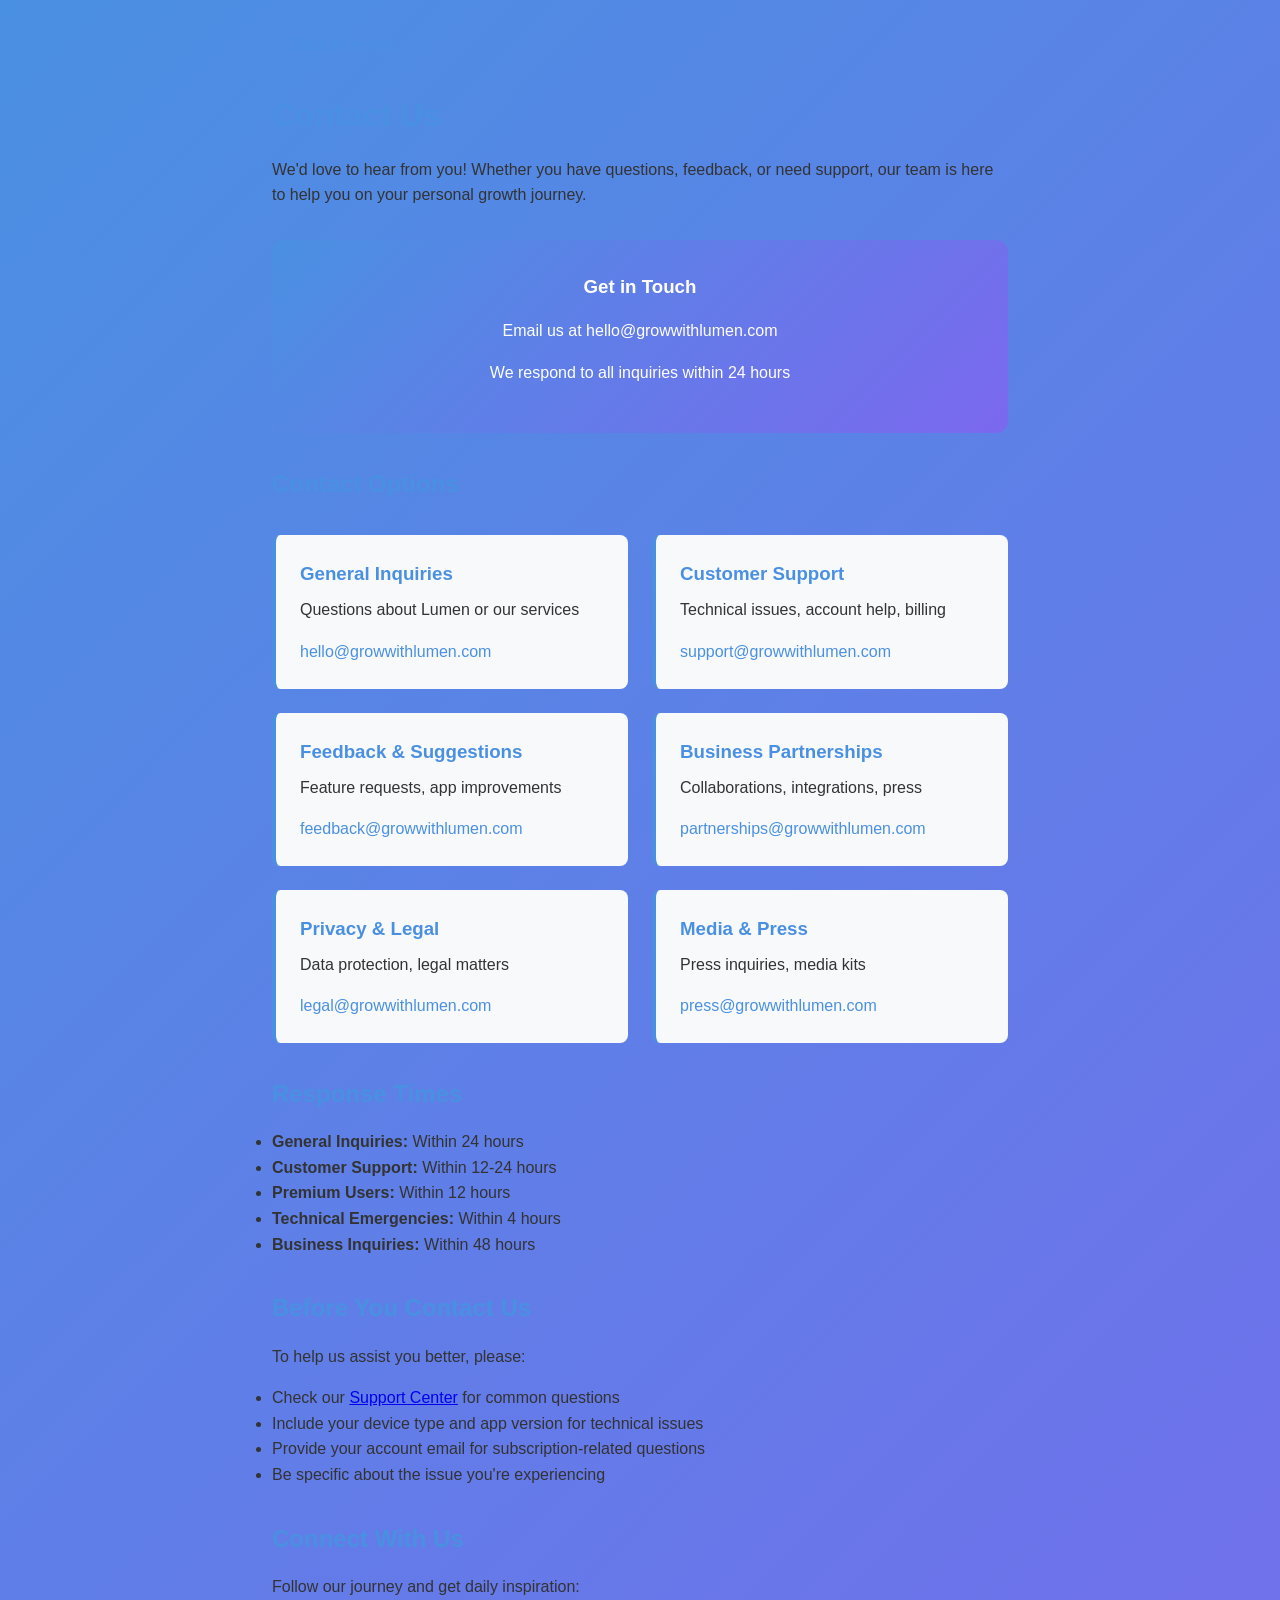
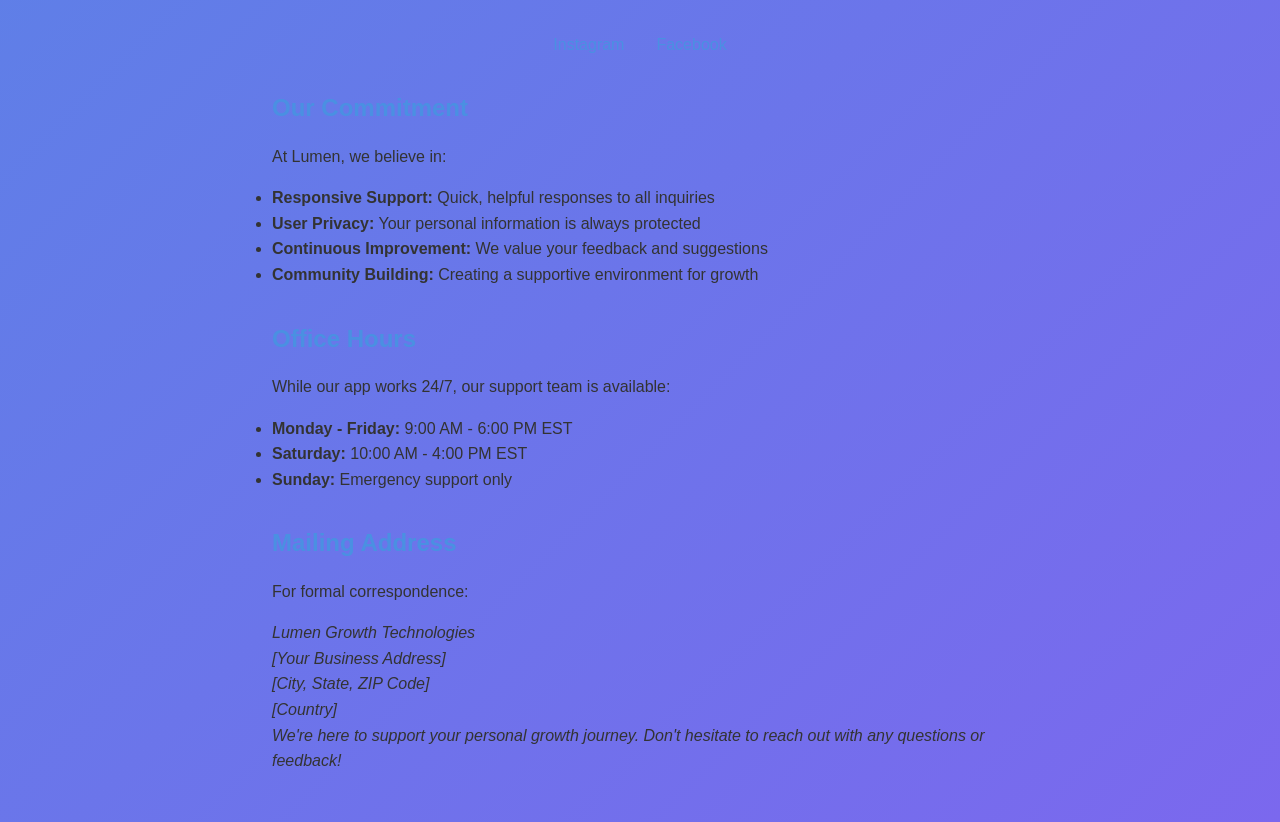
==== contact.html @ 2074f957 "Add comprehensive content pages for footer links - Create privacy-policy.html with GDPR-compliant pr" ====
<!DOCTYPE html>
<html lang="en">
<head>
    <meta charset="UTF-8">
    <meta name="viewport" content="width=device-width, initial-scale=1.0">
    <title>Contact Us - Lumen: Your Personalized Growth Compass</title>
    <link rel="stylesheet" href="styles.css">
    <style>
        .contact-content {
            max-width: 800px;
            margin: 0 auto;
            padding: 2rem;
            line-height: 1.6;
            color: #333;
        }
        .contact-content h1 {
            color: #4A90E2;
            margin-bottom: 1rem;
        }
        .contact-content h2 {
            color: #4A90E2;
            margin-top: 2rem;
            margin-bottom: 1rem;
        }
        .contact-content p {
            margin-bottom: 1rem;
        }
        .back-link {
            display: inline-block;
            margin-bottom: 2rem;
            color: #4A90E2;
            text-decoration: none;
            font-weight: 500;
        }
        .back-link:hover {
            text-decoration: underline;
        }
        .contact-card {
            background: linear-gradient(135deg, #4A90E2, #7B68EE);
            color: white;
            padding: 2rem;
            border-radius: 12px;
            margin: 2rem 0;
            text-align: center;
        }
        .contact-card h3 {
            margin-bottom: 1rem;
        }
        .contact-card a {
            color: white;
            text-decoration: none;
            font-weight: 500;
        }
        .contact-card a:hover {
            text-decoration: underline;
        }
        .contact-grid {
            display: grid;
            grid-template-columns: repeat(auto-fit, minmax(250px, 1fr));
            gap: 1.5rem;
            margin: 2rem 0;
        }
        .contact-item {
            background: #f8f9fa;
            padding: 1.5rem;
            border-radius: 8px;
            border-left: 4px solid #4A90E2;
        }
        .contact-item h3 {
            color: #4A90E2;
            margin-bottom: 0.5rem;
        }
        .contact-item a {
            color: #4A90E2;
            text-decoration: none;
        }
        .contact-item a:hover {
            text-decoration: underline;
        }
        .social-links {
            display: flex;
            justify-content: center;
            gap: 2rem;
            margin: 2rem 0;
        }
        .social-links a {
            color: #4A90E2;
            text-decoration: none;
            font-weight: 500;
        }
        .social-links a:hover {
            text-decoration: underline;
        }
    </style>
</head>
<body>
    <div class="contact-content">
        <a href="index.html" class="back-link">← Back to Home</a>
        
        <h1>Contact Us</h1>
        <p>We'd love to hear from you! Whether you have questions, feedback, or need support, our team is here to help you on your personal growth journey.</p>
        
        <div class="contact-card">
            <h3>Get in Touch</h3>
            <p>Email us at <a href="mailto:hello@growwithlumen.com">hello@growwithlumen.com</a></p>
            <p>We respond to all inquiries within 24 hours</p>
        </div>
        
        <h2>Contact Options</h2>
        
        <div class="contact-grid">
            <div class="contact-item">
                <h3>General Inquiries</h3>
                <p>Questions about Lumen or our services</p>
                <a href="mailto:hello@growwithlumen.com">hello@growwithlumen.com</a>
            </div>
            
            <div class="contact-item">
                <h3>Customer Support</h3>
                <p>Technical issues, account help, billing</p>
                <a href="mailto:support@growwithlumen.com">support@growwithlumen.com</a>
            </div>
            
            <div class="contact-item">
                <h3>Feedback & Suggestions</h3>
                <p>Feature requests, app improvements</p>
                <a href="mailto:feedback@growwithlumen.com">feedback@growwithlumen.com</a>
            </div>
            
            <div class="contact-item">
                <h3>Business Partnerships</h3>
                <p>Collaborations, integrations, press</p>
                <a href="mailto:partnerships@growwithlumen.com">partnerships@growwithlumen.com</a>
            </div>
            
            <div class="contact-item">
                <h3>Privacy & Legal</h3>
                <p>Data protection, legal matters</p>
                <a href="mailto:legal@growwithlumen.com">legal@growwithlumen.com</a>
            </div>
            
            <div class="contact-item">
                <h3>Media & Press</h3>
                <p>Press inquiries, media kits</p>
                <a href="mailto:press@growwithlumen.com">press@growwithlumen.com</a>
            </div>
        </div>
        
        <h2>Response Times</h2>
        <ul>
            <li><strong>General Inquiries:</strong> Within 24 hours</li>
            <li><strong>Customer Support:</strong> Within 12-24 hours</li>
            <li><strong>Premium Users:</strong> Within 12 hours</li>
            <li><strong>Technical Emergencies:</strong> Within 4 hours</li>
            <li><strong>Business Inquiries:</strong> Within 48 hours</li>
        </ul>
        
        <h2>Before You Contact Us</h2>
        <p>To help us assist you better, please:</p>
        <ul>
            <li>Check our <a href="support.html">Support Center</a> for common questions</li>
            <li>Include your device type and app version for technical issues</li>
            <li>Provide your account email for subscription-related questions</li>
            <li>Be specific about the issue you're experiencing</li>
        </ul>
        
        <h2>Connect With Us</h2>
        <p>Follow our journey and get daily inspiration:</p>
        
        <div class="social-links">
            <a href="https://instagram.com/lumen_growth_app" target="_blank" rel="noopener noreferrer">Instagram</a>
            <a href="https://facebook.com/lumengrowthapp" target="_blank" rel="noopener noreferrer">Facebook</a>
        </div>
        
        <h2>Our Commitment</h2>
        <p>At Lumen, we believe in:</p>
        <ul>
            <li><strong>Responsive Support:</strong> Quick, helpful responses to all inquiries</li>
            <li><strong>User Privacy:</strong> Your personal information is always protected</li>
            <li><strong>Continuous Improvement:</strong> We value your feedback and suggestions</li>
            <li><strong>Community Building:</strong> Creating a supportive environment for growth</li>
        </ul>
        
        <h2>Office Hours</h2>
        <p>While our app works 24/7, our support team is available:</p>
        <ul>
            <li><strong>Monday - Friday:</strong> 9:00 AM - 6:00 PM EST</li>
            <li><strong>Saturday:</strong> 10:00 AM - 4:00 PM EST</li>
            <li><strong>Sunday:</strong> Emergency support only</li>
        </ul>
        
        <h2>Mailing Address</h2>
        <p>For formal correspondence:</p>
        <address>
            Lumen Growth Technologies<br>
            [Your Business Address]<br>
            [City, State, ZIP Code]<br>
            [Country]
        </address>
        
        <p><em>We're here to support your personal growth journey. Don't hesitate to reach out with any questions or feedback!</em></p>
    </div>
</body>
</html>
---- styles.css ----
/* Reset and Base Styles */
* {
    margin: 0;
    padding: 0;
    box-sizing: border-box;
}

body {
    font-family: 'Inter', sans-serif;
    line-height: 1.6;
    color: #333;
    background: linear-gradient(135deg, #4A90E2 0%, #7B68EE 100%);
    min-height: 100vh;
}

.container {
    max-width: 1200px;
    margin: 0 auto;
    padding: 0 20px;
}

/* Header */
.header {
    position: fixed;
    top: 0;
    left: 0;
    right: 0;
    background: rgba(255, 255, 255, 0.95);
    backdrop-filter: blur(10px);
    z-index: 1000;
    box-shadow: 0 2px 20px rgba(0, 0, 0, 0.1);
}

.nav-container {
    max-width: 1200px;
    margin: 0 auto;
    padding: 0 20px;
    display: flex;
    justify-content: space-between;
    align-items: center;
    height: 70px;
}

.nav-logo {
    display: flex;
    align-items: center;
    gap: 12px;
}

.logo {
    width: 40px;
    height: 40px;
    border-radius: 8px;
}

.logo-text {
    font-size: 24px;
    font-weight: 700;
    color: #4A90E2;
}

.nav-links {
    display: flex;
    gap: 30px;
}

.nav-link {
    text-decoration: none;
    color: #333;
    font-weight: 500;
    transition: color 0.3s ease;
}

.nav-link:hover {
    color: #4A90E2;
}

/* Hero Section */
.hero {
    padding: 120px 0 80px;
    background: linear-gradient(135deg, #4A90E2 0%, #7B68EE 100%);
    color: white;
    overflow: hidden;
}

.hero-container {
    max-width: 1200px;
    margin: 0 auto;
    padding: 0 20px;
    display: grid;
    grid-template-columns: 1fr 1fr;
    gap: 60px;
    align-items: center;
}

.hero-title {
    font-size: 3.5rem;
    font-weight: 700;
    line-height: 1.2;
    margin-bottom: 20px;
    background: linear-gradient(45deg, #ffffff, #f8f9ff);
    -webkit-background-clip: text;
    -webkit-text-fill-color: transparent;
    background-clip: text;
}

.hero-subtitle {
    font-size: 1.25rem;
    margin-bottom: 40px;
    opacity: 0.9;
    line-height: 1.6;
}

.hero-buttons {
    display: flex;
    gap: 20px;
    flex-wrap: wrap;
}

.btn {
    display: inline-flex;
    align-items: center;
    gap: 10px;
    padding: 15px 30px;
    border-radius: 12px;
    text-decoration: none;
    font-weight: 600;
    transition: all 0.3s ease;
    border: none;
    cursor: pointer;
    font-size: 16px;
}

.btn-primary {
    background: white;
    color: #4A90E2;
    box-shadow: 0 4px 20px rgba(0, 0, 0, 0.1);
}

.btn-primary:hover {
    transform: translateY(-2px);
    box-shadow: 0 8px 30px rgba(0, 0, 0, 0.15);
}

.btn-secondary {
    background: rgba(255, 255, 255, 0.1);
    color: white;
    border: 2px solid rgba(255, 255, 255, 0.3);
}

.btn-secondary:hover {
    background: rgba(255, 255, 255, 0.2);
    transform: translateY(-2px);
}

.btn-outline {
    background: transparent;
    color: #4A90E2;
    border: 2px solid #4A90E2;
}

.btn-outline:hover {
    background: #4A90E2;
    color: white;
}

/* Phone Mockup */
.hero-image {
    display: flex;
    justify-content: center;
    align-items: center;
}

.phone-mockup {
    position: relative;
    width: 300px;
    height: 600px;
    background: #333;
    border-radius: 30px;
    padding: 20px;
    box-shadow: 0 20px 60px rgba(0, 0, 0, 0.3);
    transform: rotate(-5deg);
    animation: float 6s ease-in-out infinite;
}

.phone-screen {
    width: 100%;
    height: 100%;
    background: linear-gradient(135deg, #4A90E2 0%, #7B68EE 100%);
    border-radius: 20px;
    overflow: hidden;
    position: relative;
}

.app-mockup-content {
    width: 100%;
    height: 100%;
    padding: 20px;
    color: white;
    display: flex;
    flex-direction: column;
}

.mockup-header {
    display: flex;
    justify-content: space-between;
    align-items: center;
    background: rgba(255, 255, 255, 0.1);
    padding: 8px 16px;
    border-radius: 8px;
    margin-bottom: 20px;
    font-size: 12px;
}

.mockup-app-header {
    background: rgba(255, 255, 255, 0.9);
    color: #333;
    padding: 16px;
    border-radius: 12px;
    margin-bottom: 20px;
}

.mockup-app-header h3 {
    margin: 0;
    font-size: 18px;
    font-weight: bold;
}

.mockup-app-header p {
    margin: 4px 0 0 0;
    font-size: 14px;
    opacity: 0.7;
}

.mockup-cards {
    flex: 1;
    display: flex;
    flex-direction: column;
    gap: 12px;
}

.mockup-card {
    background: rgba(255, 255, 255, 0.9);
    color: #333;
    padding: 16px;
    border-radius: 12px;
    font-weight: 500;
    font-size: 14px;
}

.mockup-card-row {
    display: flex;
    gap: 12px;
}

.mockup-card.small {
    flex: 1;
    padding: 12px;
    font-size: 12px;
}

@keyframes float {
    0%, 100% { transform: rotate(-5deg) translateY(0px); }
    50% { transform: rotate(-5deg) translateY(-20px); }
}

/* Features Section */
.features {
    padding: 100px 0;
    background: white;
}

.section-title {
    text-align: center;
    font-size: 2.5rem;
    font-weight: 700;
    margin-bottom: 60px;
    color: #333;
}

.features-grid {
    display: grid;
    grid-template-columns: repeat(auto-fit, minmax(350px, 1fr));
    gap: 40px;
}

.feature-card {
    background: white;
    padding: 40px 30px;
    border-radius: 20px;
    box-shadow: 0 10px 40px rgba(0, 0, 0, 0.1);
    text-align: center;
    transition: transform 0.3s ease, box-shadow 0.3s ease;
    border: 1px solid rgba(74, 144, 226, 0.1);
}

.feature-card:hover {
    transform: translateY(-10px);
    box-shadow: 0 20px 60px rgba(0, 0, 0, 0.15);
}

.feature-icon {
    width: 80px;
    height: 80px;
    background: linear-gradient(135deg, #4A90E2, #7B68EE);
    border-radius: 20px;
    display: flex;
    align-items: center;
    justify-content: center;
    margin: 0 auto 20px;
    color: white;
    font-size: 2rem;
}

.feature-title {
    font-size: 1.5rem;
    font-weight: 600;
    margin-bottom: 15px;
    color: #333;
}

.feature-description {
    color: #666;
    line-height: 1.6;
}

/* About Section */
.about {
    padding: 100px 0;
    background: linear-gradient(135deg, #f8f9ff 0%, #e8f2ff 100%);
}

.about-content {
    display: grid;
    grid-template-columns: 1fr 1fr;
    gap: 60px;
    align-items: center;
}

.about-description {
    font-size: 1.1rem;
    color: #666;
    margin-bottom: 40px;
    line-height: 1.7;
}

.about-features {
    display: flex;
    flex-direction: column;
    gap: 20px;
}

.about-feature {
    display: flex;
    align-items: center;
    gap: 15px;
    font-weight: 500;
    color: #333;
}

.about-feature i {
    color: #4A90E2;
    font-size: 1.2rem;
}

.about-image {
    position: relative;
    display: flex;
    justify-content: center;
    align-items: center;
}

.gradient-circle {
    position: absolute;
    width: 400px;
    height: 400px;
    background: linear-gradient(135deg, #4A90E2, #7B68EE);
    border-radius: 50%;
    opacity: 0.1;
    animation: pulse 4s ease-in-out infinite;
}

.meditation-illustration {
    width: 300px;
    height: 300px;
    position: relative;
    z-index: 1;
    display: flex;
    align-items: center;
    justify-content: center;
}

.meditation-figure {
    position: relative;
    z-index: 2;
}

.meditation-head {
    width: 60px;
    height: 60px;
    background: #4A90E2;
    border-radius: 50%;
    margin: 0 auto 10px;
}

.meditation-body {
    width: 40px;
    height: 80px;
    background: #4A90E2;
    margin: 0 auto 10px;
    border-radius: 20px;
}

.meditation-arms {
    width: 80px;
    height: 30px;
    background: #4A90E2;
    margin: -20px auto 10px;
    border-radius: 15px;
    position: relative;
}

.meditation-arms::before,
.meditation-arms::after {
    content: '';
    position: absolute;
    width: 25px;
    height: 25px;
    background: #4A90E2;
    border-radius: 50%;
    top: 2px;
}

.meditation-arms::before {
    left: -10px;
}

.meditation-arms::after {
    right: -10px;
}

.meditation-legs {
    width: 80px;
    height: 30px;
    background: #4A90E2;
    margin: 0 auto;
    border-radius: 15px;
}

.meditation-aura {
    position: absolute;
    top: 50%;
    left: 50%;
    transform: translate(-50%, -50%);
    width: 200px;
    height: 200px;
    border: 2px solid rgba(74, 144, 226, 0.3);
    border-radius: 50%;
    animation: pulse 4s ease-in-out infinite;
}

.meditation-aura::before,
.meditation-aura::after {
    content: '';
    position: absolute;
    top: 50%;
    left: 50%;
    transform: translate(-50%, -50%);
    border: 2px solid rgba(74, 144, 226, 0.2);
    border-radius: 50%;
}

.meditation-aura::before {
    width: 240px;
    height: 240px;
    animation: pulse 4s ease-in-out infinite 1s;
}

.meditation-aura::after {
    width: 280px;
    height: 280px;
    animation: pulse 4s ease-in-out infinite 2s;
}

@keyframes pulse {
    0%, 100% { transform: scale(1); }
    50% { transform: scale(1.1); }
}

/* Pricing Section */
.pricing {
    padding: 100px 0;
    background: white;
}

.pricing-cards {
    display: grid;
    grid-template-columns: repeat(auto-fit, minmax(300px, 1fr));
    gap: 40px;
    max-width: 800px;
    margin: 0 auto;
}

.pricing-card {
    background: white;
    padding: 40px 30px;
    border-radius: 20px;
    box-shadow: 0 10px 40px rgba(0, 0, 0, 0.1);
    text-align: center;
    position: relative;
    border: 2px solid transparent;
    transition: all 0.3s ease;
}

.pricing-card.featured {
    border-color: #4A90E2;
    transform: scale(1.05);
}

.pricing-badge {
    position: absolute;
    top: -15px;
    left: 50%;
    transform: translateX(-50%);
    background: #4A90E2;
    color: white;
    padding: 8px 20px;
    border-radius: 20px;
    font-size: 0.9rem;
    font-weight: 600;
}

.pricing-title {
    font-size: 1.5rem;
    font-weight: 600;
    margin-bottom: 10px;
    color: #333;
}

.pricing-price {
    font-size: 3rem;
    font-weight: 700;
    color: #4A90E2;
    margin-bottom: 30px;
}

.pricing-price span {
    font-size: 1rem;
    color: #666;
}

.pricing-features {
    list-style: none;
    margin-bottom: 30px;
}

.pricing-features li {
    padding: 10px 0;
    color: #666;
    border-bottom: 1px solid #f0f0f0;
}

.pricing-features li:last-child {
    border-bottom: none;
}

/* Download Section */
.download {
    padding: 100px 0;
    background: linear-gradient(135deg, #4A90E2 0%, #7B68EE 100%);
    color: white;
    text-align: center;
}

.download-subtitle {
    font-size: 1.2rem;
    margin-bottom: 50px;
    opacity: 0.9;
}

.download-buttons {
    display: flex;
    justify-content: center;
    gap: 30px;
    flex-wrap: wrap;
}

.download-btn {
    display: inline-block;
    text-decoration: none;
    transition: transform 0.3s ease;
}

.download-btn:hover {
    transform: scale(1.05);
}

.app-store-btn,
.google-play-btn {
    background: #000;
    color: white;
    padding: 12px 20px;
    border-radius: 8px;
    min-width: 200px;
    height: 60px;
    display: flex;
    align-items: center;
    justify-content: center;
}

.badge-content {
    display: flex;
    align-items: center;
    gap: 12px;
}

.badge-icon {
    font-size: 24px;
}

.badge-text {
    text-align: left;
}

.badge-small {
    font-size: 10px;
    opacity: 0.8;
    line-height: 1;
}

.badge-large {
    font-size: 16px;
    font-weight: bold;
    line-height: 1;
    margin-top: 2px;
}

/* Footer */
.footer {
    background: #1a1a1a;
    color: white;
    padding: 60px 0 20px;
}

.footer-content {
    display: grid;
    grid-template-columns: 1fr 2fr 1fr;
    gap: 40px;
    align-items: center;
    margin-bottom: 40px;
}

.footer-logo {
    display: flex;
    align-items: center;
    gap: 12px;
}

.footer-links {
    display: flex;
    justify-content: center;
    gap: 30px;
    flex-wrap: wrap;
}

.footer-link {
    color: #ccc;
    text-decoration: none;
    transition: color 0.3s ease;
}

.footer-link:hover {
    color: #4A90E2;
}

.footer-social {
    display: flex;
    justify-content: flex-end;
    gap: 20px;
}

.social-link {
    color: #ccc;
    font-size: 1.2rem;
    transition: color 0.3s ease;
}

.social-link:hover {
    color: #4A90E2;
}

.footer-bottom {
    text-align: center;
    padding-top: 20px;
    border-top: 1px solid #333;
    color: #999;
}

/* Responsive Design */
@media (max-width: 768px) {
    .hero-container {
        grid-template-columns: 1fr;
        text-align: center;
    }
    
    .hero-title {
        font-size: 2.5rem;
    }
    
    .about-content {
        grid-template-columns: 1fr;
        text-align: center;
    }
    
    .features-grid {
        grid-template-columns: 1fr;
    }
    
    .nav-links {
        display: none;
    }
    
    .footer-content {
        grid-template-columns: 1fr;
        text-align: center;
        gap: 30px;
    }
    
    .footer-social {
        justify-content: center;
    }
    
    .download-buttons {
        flex-direction: column;
        align-items: center;
    }
}
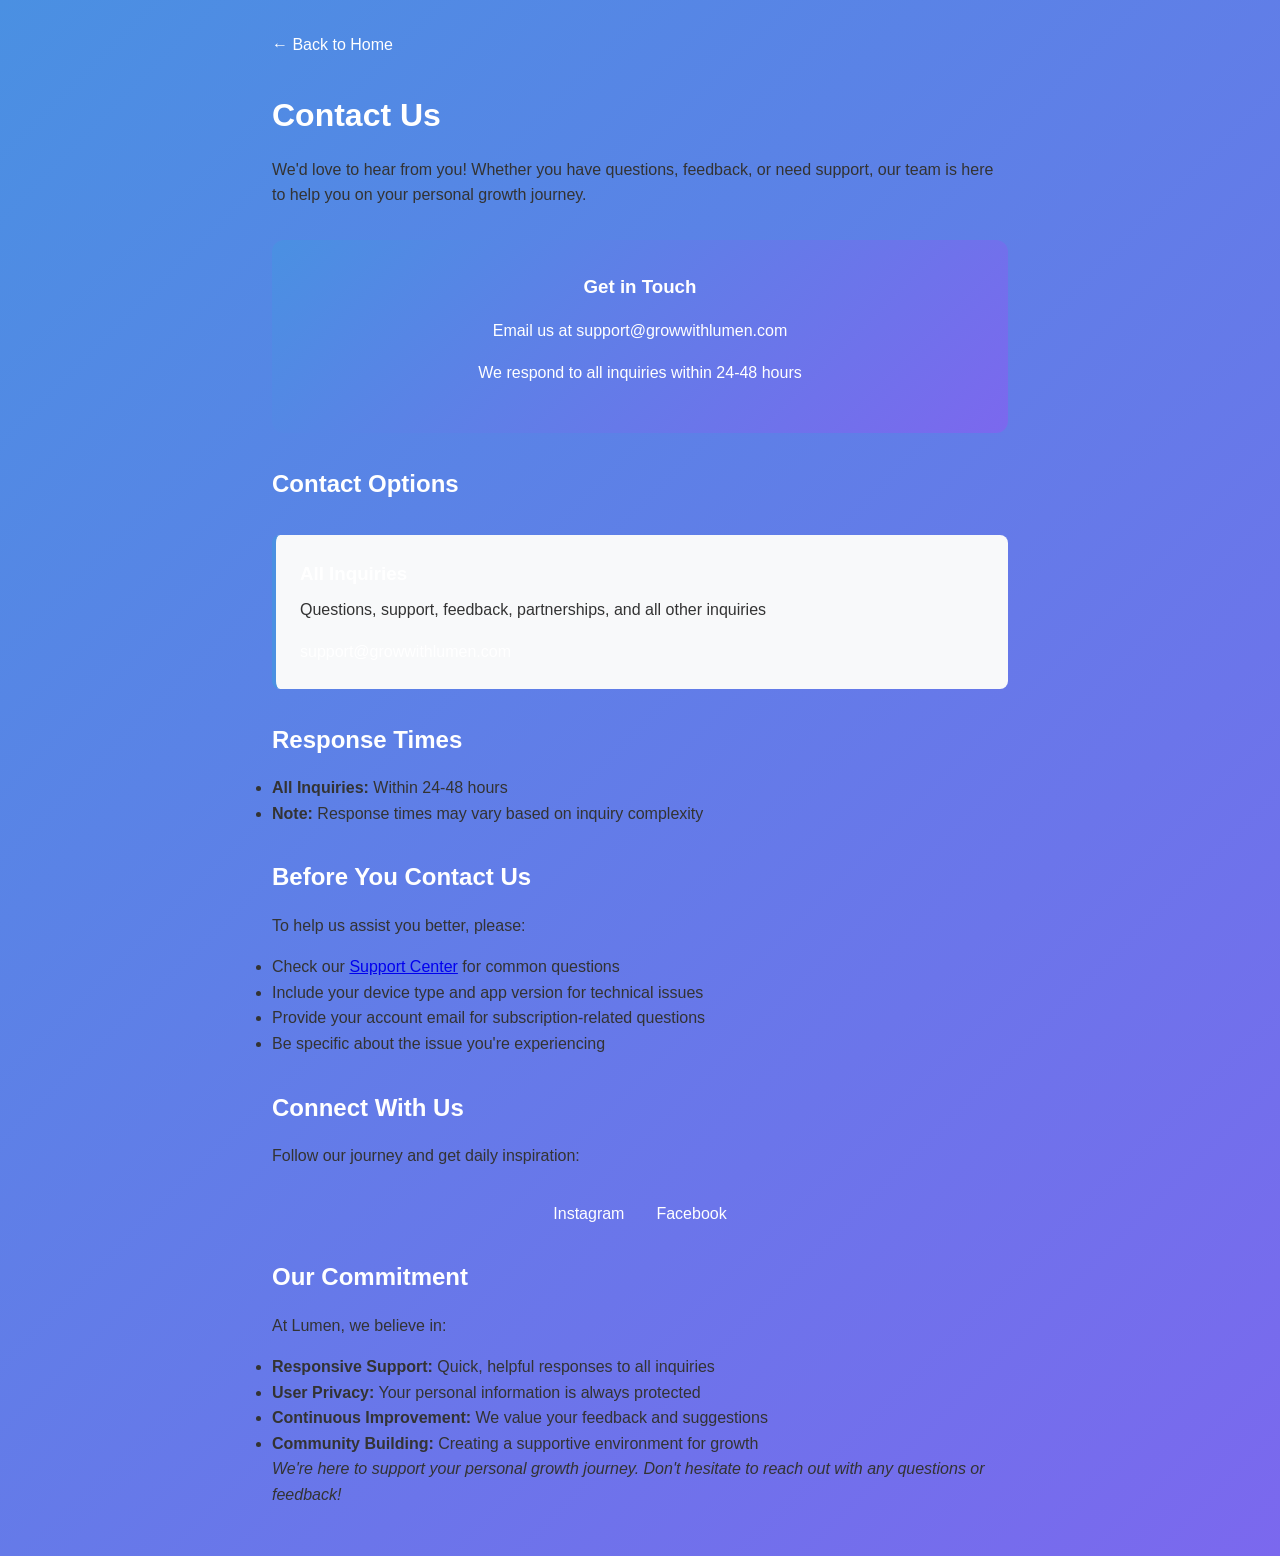
==== commit 764de78e: "Fix blue text visibility and consolidate contact emails - Change all blue headings, links, and text " ====
--- a/contact.html
+++ b/contact.html
@@ -14,11 +14,11 @@
             color: #333;
         }
         .contact-content h1 {
-            color: #4A90E2;
+            color: #fff;
             margin-bottom: 1rem;
         }
         .contact-content h2 {
-            color: #4A90E2;
+            color: #fff;
             margin-top: 2rem;
             margin-bottom: 1rem;
         }
@@ -28,7 +28,7 @@
         .back-link {
             display: inline-block;
             margin-bottom: 2rem;
-            color: #4A90E2;
+            color: #fff;
             text-decoration: none;
             font-weight: 500;
         }
@@ -67,11 +67,11 @@
             border-left: 4px solid #4A90E2;
         }
         .contact-item h3 {
-            color: #4A90E2;
+            color: #fff;
             margin-bottom: 0.5rem;
         }
         .contact-item a {
-            color: #4A90E2;
+            color: #fff;
             text-decoration: none;
         }
         .contact-item a:hover {
@@ -84,7 +84,7 @@
             margin: 2rem 0;
         }
         .social-links a {
-            color: #4A90E2;
+            color: #fff;
             text-decoration: none;
             font-weight: 500;
         }
@@ -102,57 +102,24 @@
         
         <div class="contact-card">
             <h3>Get in Touch</h3>
-            <p>Email us at <a href="mailto:hello@growwithlumen.com">hello@growwithlumen.com</a></p>
-            <p>We respond to all inquiries within 24 hours</p>
+            <p>Email us at <a href="mailto:support@growwithlumen.com">support@growwithlumen.com</a></p>
+            <p>We respond to all inquiries within 24-48 hours</p>
         </div>
         
         <h2>Contact Options</h2>
         
         <div class="contact-grid">
             <div class="contact-item">
-                <h3>General Inquiries</h3>
-                <p>Questions about Lumen or our services</p>
-                <a href="mailto:hello@growwithlumen.com">hello@growwithlumen.com</a>
-            </div>
-            
-            <div class="contact-item">
-                <h3>Customer Support</h3>
-                <p>Technical issues, account help, billing</p>
+                <h3>All Inquiries</h3>
+                <p>Questions, support, feedback, partnerships, and all other inquiries</p>
                 <a href="mailto:support@growwithlumen.com">support@growwithlumen.com</a>
-            </div>
-            
-            <div class="contact-item">
-                <h3>Feedback & Suggestions</h3>
-                <p>Feature requests, app improvements</p>
-                <a href="mailto:feedback@growwithlumen.com">feedback@growwithlumen.com</a>
-            </div>
-            
-            <div class="contact-item">
-                <h3>Business Partnerships</h3>
-                <p>Collaborations, integrations, press</p>
-                <a href="mailto:partnerships@growwithlumen.com">partnerships@growwithlumen.com</a>
-            </div>
-            
-            <div class="contact-item">
-                <h3>Privacy & Legal</h3>
-                <p>Data protection, legal matters</p>
-                <a href="mailto:legal@growwithlumen.com">legal@growwithlumen.com</a>
-            </div>
-            
-            <div class="contact-item">
-                <h3>Media & Press</h3>
-                <p>Press inquiries, media kits</p>
-                <a href="mailto:press@growwithlumen.com">press@growwithlumen.com</a>
             </div>
         </div>
         
         <h2>Response Times</h2>
         <ul>
-            <li><strong>General Inquiries:</strong> Within 24 hours</li>
-            <li><strong>Customer Support:</strong> Within 12-24 hours</li>
-            <li><strong>Premium Users:</strong> Within 12 hours</li>
-            <li><strong>Technical Emergencies:</strong> Within 4 hours</li>
-            <li><strong>Business Inquiries:</strong> Within 48 hours</li>
+            <li><strong>All Inquiries:</strong> Within 24-48 hours</li>
+            <li><strong>Note:</strong> Response times may vary based on inquiry complexity</li>
         </ul>
         
         <h2>Before You Contact Us</h2>
@@ -181,23 +148,6 @@
             <li><strong>Community Building:</strong> Creating a supportive environment for growth</li>
         </ul>
         
-        <h2>Office Hours</h2>
-        <p>While our app works 24/7, our support team is available:</p>
-        <ul>
-            <li><strong>Monday - Friday:</strong> 9:00 AM - 6:00 PM EST</li>
-            <li><strong>Saturday:</strong> 10:00 AM - 4:00 PM EST</li>
-            <li><strong>Sunday:</strong> Emergency support only</li>
-        </ul>
-        
-        <h2>Mailing Address</h2>
-        <p>For formal correspondence:</p>
-        <address>
-            Lumen Growth Technologies<br>
-            [Your Business Address]<br>
-            [City, State, ZIP Code]<br>
-            [Country]
-        </address>
-        
         <p><em>We're here to support your personal growth journey. Don't hesitate to reach out with any questions or feedback!</em></p>
     </div>
 </body>
--- a/styles.css
+++ b/styles.css
@@ -664,13 +664,13 @@
 }
 
 .footer-link {
-    color: #ccc;
+    color: #fff;
     text-decoration: none;
     transition: color 0.3s ease;
 }
 
 .footer-link:hover {
-    color: #4A90E2;
+    color: #87CEEB;
 }
 
 .footer-social {
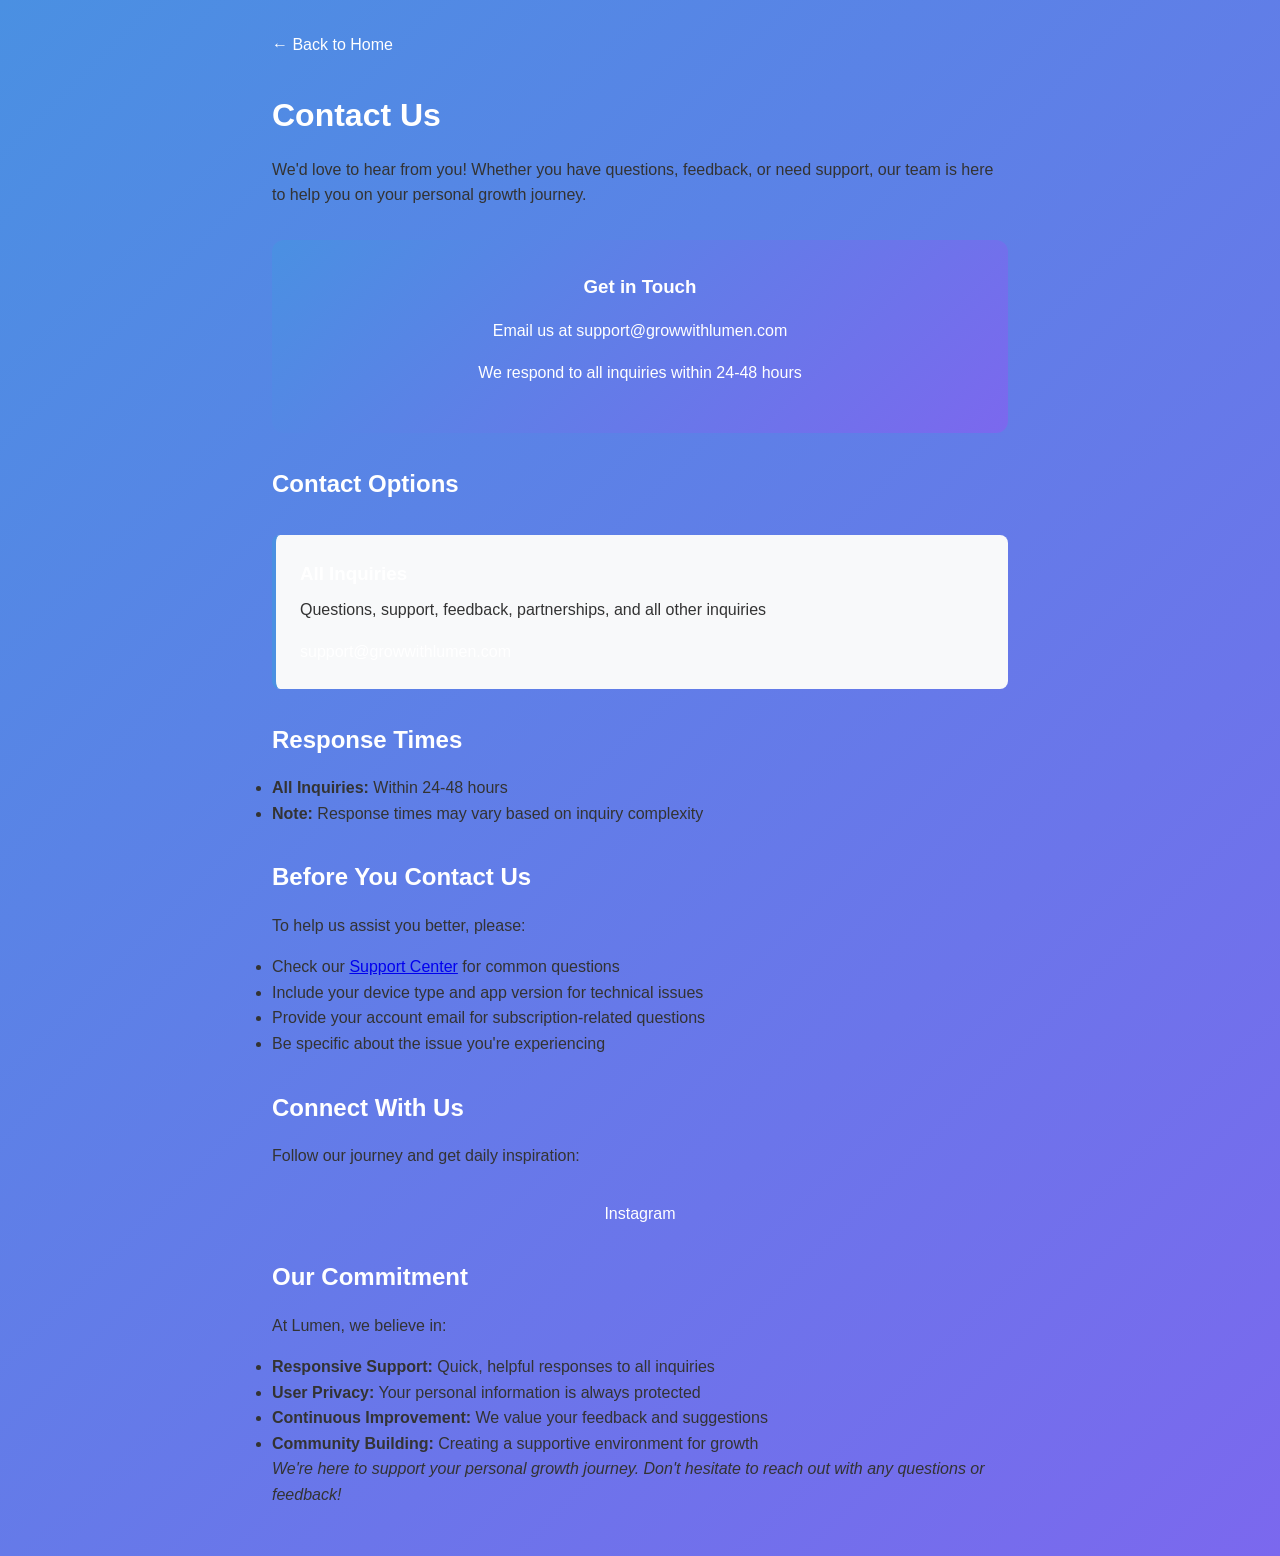
==== commit 39210537: "Update landing page with 369 manifestation and push notifications, remove Facebook links - Add 369 M" ====
--- a/contact.html
+++ b/contact.html
@@ -136,7 +136,6 @@
         
         <div class="social-links">
             <a href="https://instagram.com/lumen_growth_app" target="_blank" rel="noopener noreferrer">Instagram</a>
-            <a href="https://facebook.com/lumengrowthapp" target="_blank" rel="noopener noreferrer">Facebook</a>
         </div>
         
         <h2>Our Commitment</h2>
@@ -150,5 +149,17 @@
         
         <p><em>We're here to support your personal growth journey. Don't hesitate to reach out with any questions or feedback!</em></p>
     </div>
+    
+    <!-- Intercom Chat Widget -->
+    <script>
+      window.intercomSettings = {
+        api_base: "https://api-iam.intercom.io",
+        app_id: "ft4amfw8"
+      };
+    </script>
+    <script>
+      // We pre-filled your app ID in the widget URL: 'https://widget.intercom.io/widget/ft4amfw8'
+      (function(){var w=window;var ic=w.Intercom;if(typeof ic==="function"){ic('reattach_activator');ic('update',w.intercomSettings);}else{var d=document;var i=function(){i.c(arguments);};i.q=[];i.c=function(args){i.q.push(args);};w.Intercom=i;var l=function(){var s=d.createElement('script');s.type='text/javascript';s.async=true;s.src='https://widget.intercom.io/widget/ft4amfw8';var x=d.getElementsByTagName('script')[0];x.parentNode.insertBefore(s,x);};if(document.readyState==='complete'){l();}else if(w.attachEvent){w.attachEvent('onload',l);}else{w.addEventListener('load',l,false);}}})();
+    </script>
 </body>
 </html>
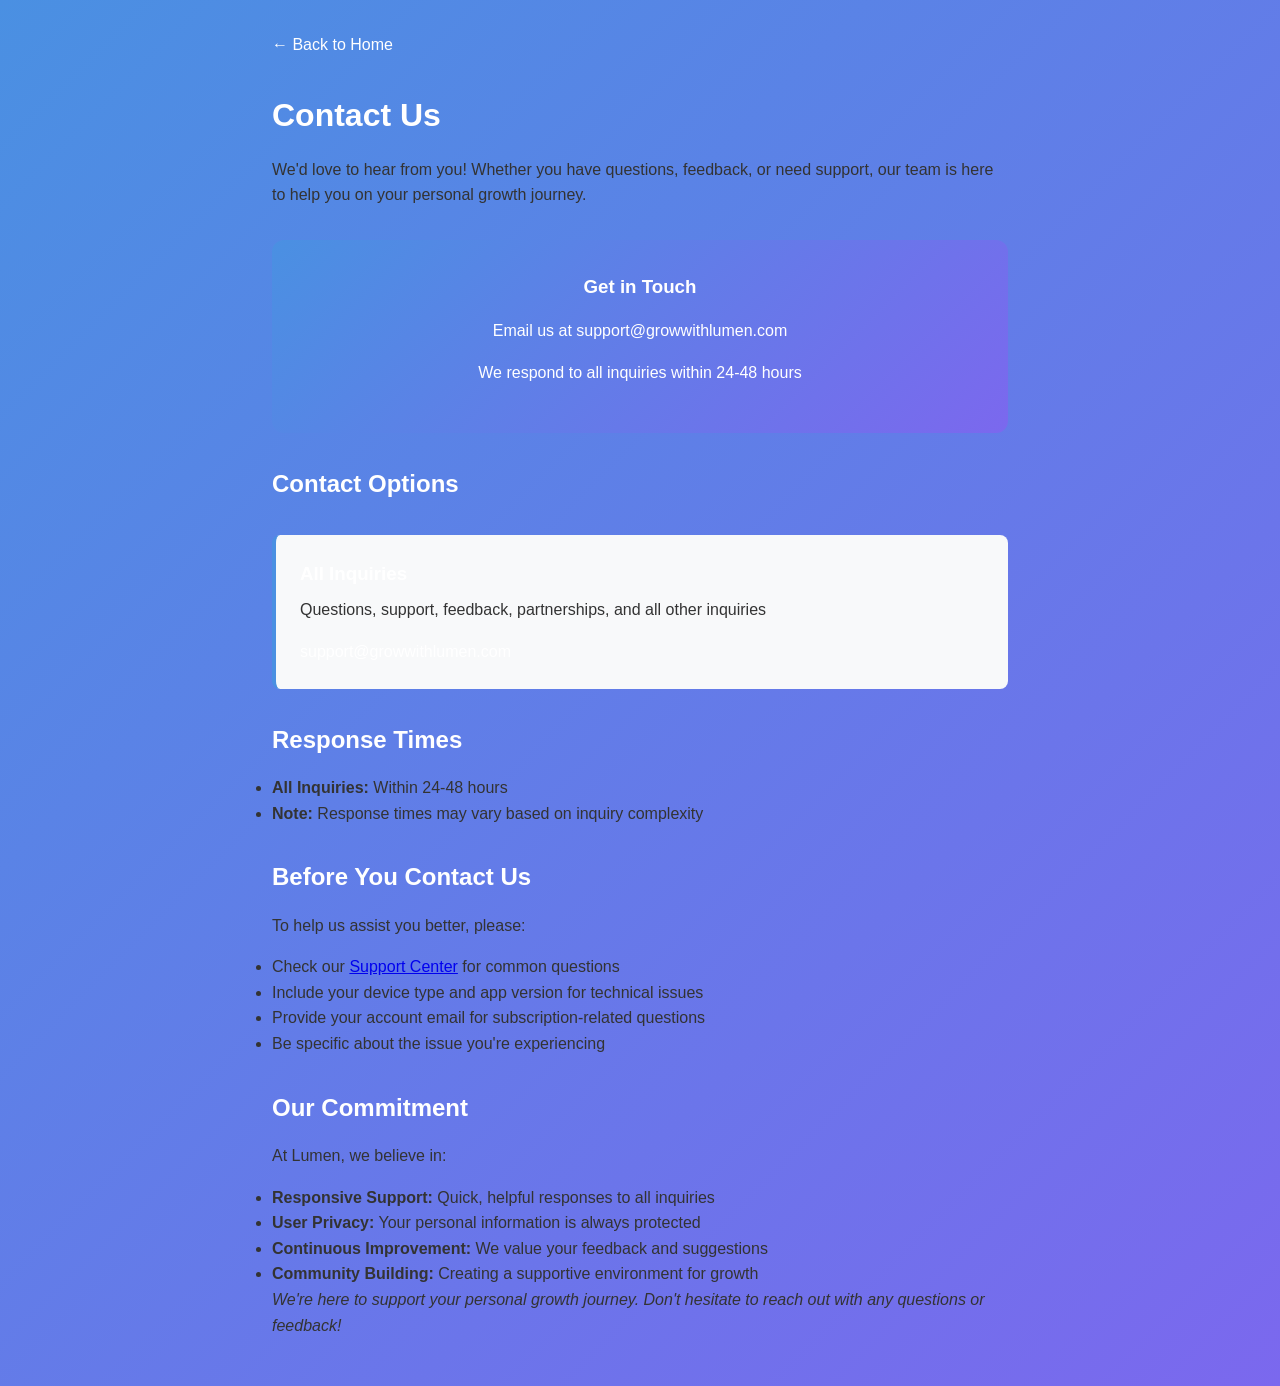
==== commit 83b0cf83: "Remove Instagram icons and mentions from all pages Co-Authored-By: Eva Barota <jevabarota@gmail.com>" ====
--- a/contact.html
+++ b/contact.html
@@ -131,12 +131,6 @@
             <li>Be specific about the issue you're experiencing</li>
         </ul>
         
-        <h2>Connect With Us</h2>
-        <p>Follow our journey and get daily inspiration:</p>
-        
-        <div class="social-links">
-            <a href="https://instagram.com/lumen_growth_app" target="_blank" rel="noopener noreferrer">Instagram</a>
-        </div>
         
         <h2>Our Commitment</h2>
         <p>At Lumen, we believe in:</p>
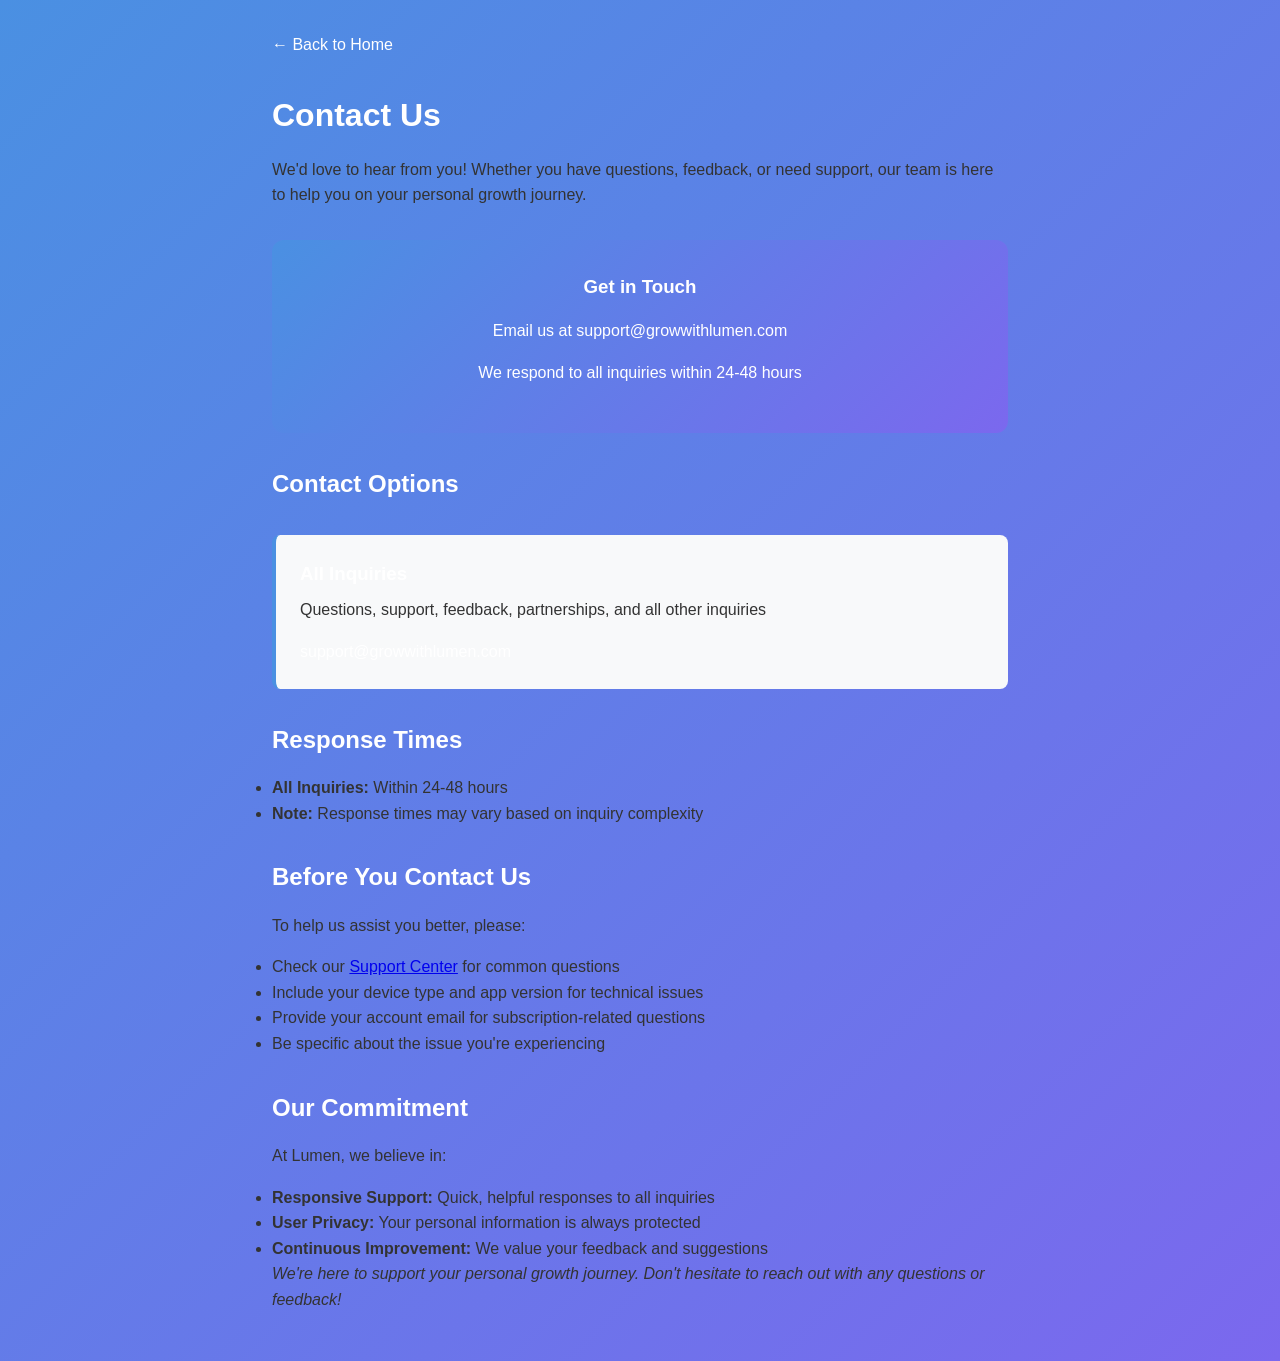
==== commit 41fd9421: "Remove all Community references from landing page Removed Community mentions from: - index.html: Rem" ====
--- a/contact.html
+++ b/contact.html
@@ -138,7 +138,6 @@
             <li><strong>Responsive Support:</strong> Quick, helpful responses to all inquiries</li>
             <li><strong>User Privacy:</strong> Your personal information is always protected</li>
             <li><strong>Continuous Improvement:</strong> We value your feedback and suggestions</li>
-            <li><strong>Community Building:</strong> Creating a supportive environment for growth</li>
         </ul>
         
         <p><em>We're here to support your personal growth journey. Don't hesitate to reach out with any questions or feedback!</em></p>
